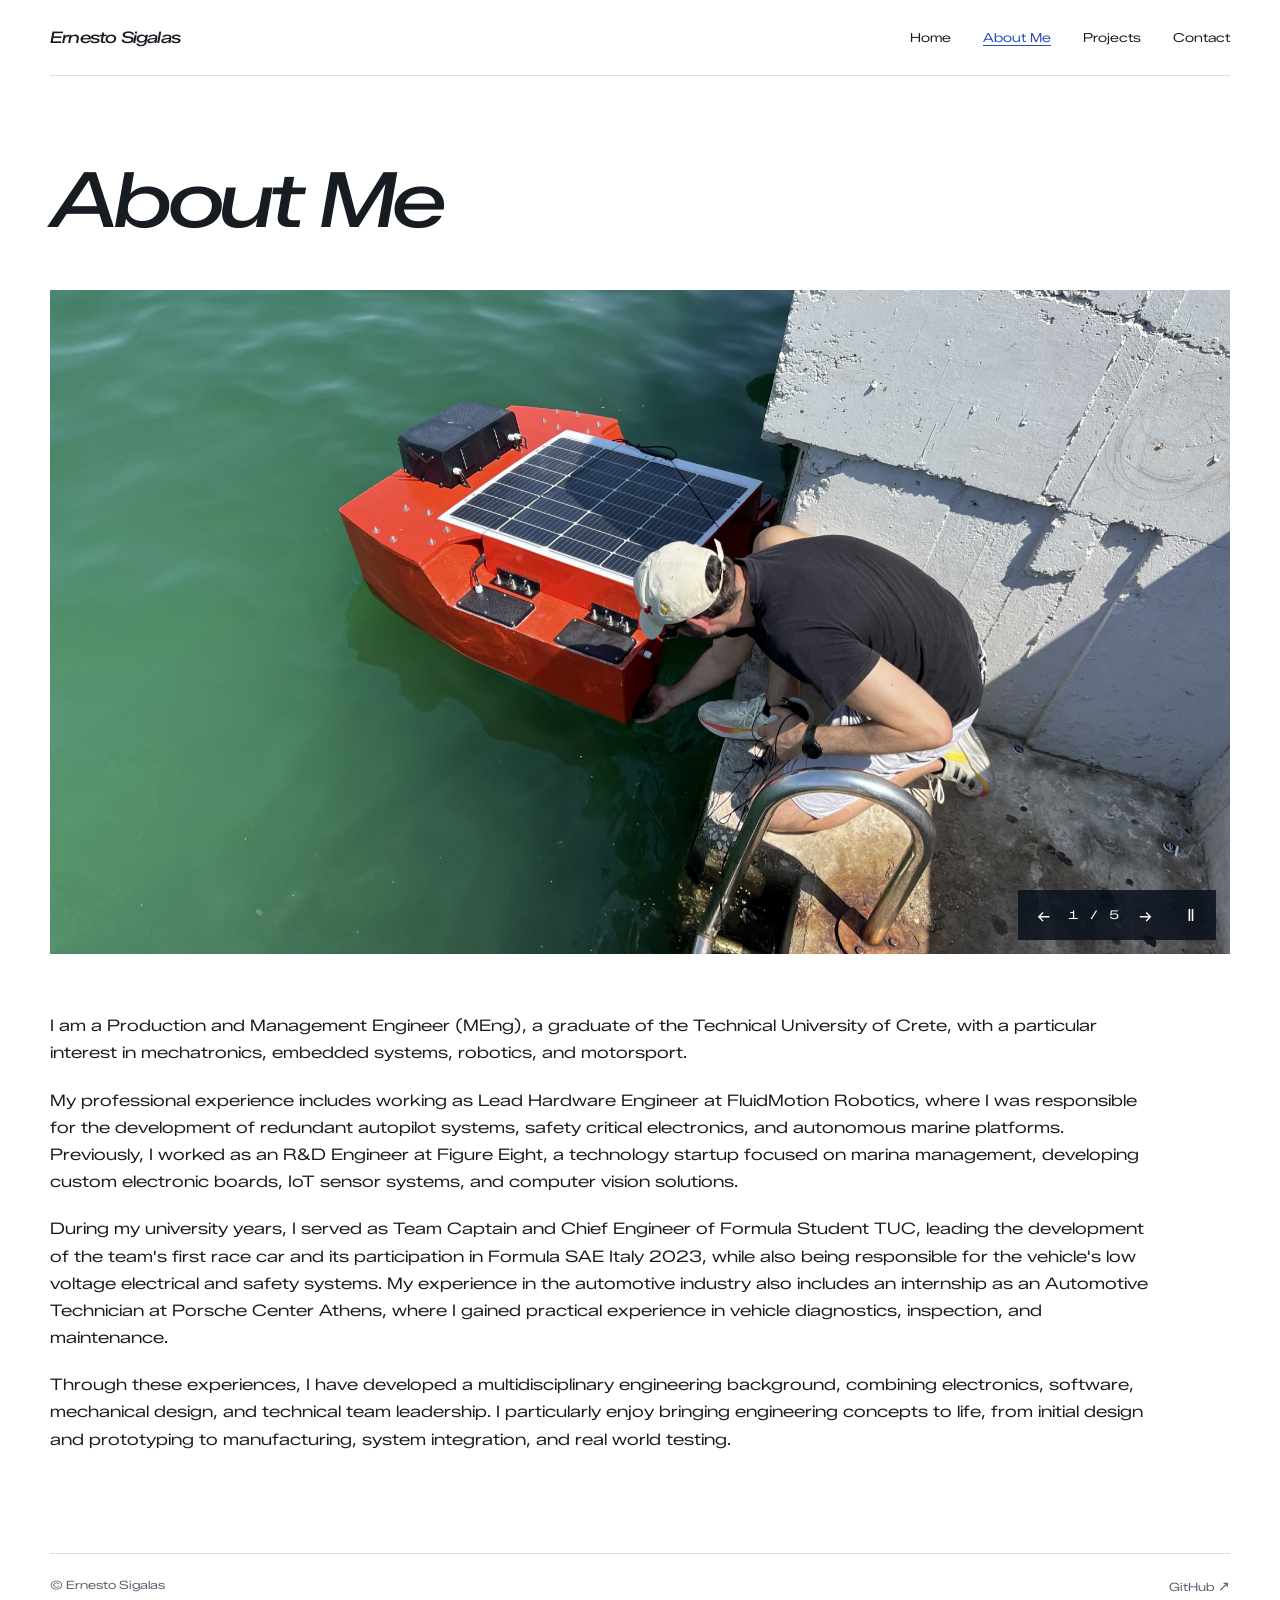
==== about.html @ 46e257d3 "Add files via upload" ====
<!doctype html>
<html lang="en">
<head>
  <meta charset="utf-8">
  <meta name="viewport" content="width=device-width, initial-scale=1">
  <meta name="description" content="Ernesto Sigalas’s engineering education and experience in robotics, embedded systems, and motorsport.">
  <title>About Me | Ernesto Sigalas</title>
  <link rel="preconnect" href="https://fonts.googleapis.com">
  <link rel="preconnect" href="https://fonts.gstatic.com" crossorigin>
  <link href="https://fonts.googleapis.com/css2?family=Zalando+Sans+Expanded:ital,wght@0,200..900;1,200..900&amp;display=swap" rel="stylesheet">
  <link rel="stylesheet" href="assets/site.css">
  <script src="assets/site.js" defer></script>
</head>
<body>
  <a class="skip-link" href="#main">Skip to content</a>
  <header class="site-header">
    <div class="shell">
      <a class="wordmark" href="index.html">Ernesto Sigalas</a>
      <nav class="site-nav" aria-label="Main navigation">
        <a href="index.html">Home</a>
        <a href="about.html" aria-current="page">About Me</a>
        <a href="projects.html">Projects</a>
        <a href="contact.html">Contact</a>
      </nav>
    </div>
  </header>

  <main class="shell page" id="main">
    <div class="page-head"><h1>About Me</h1></div>
    <div class="about-banner" role="region" aria-label="Photo slideshow" data-carousel>
      <div class="media" data-tone="" data-sources="media/AboutMe/aboutme_1.jpg|media/AboutMe/aboutme_1.JPG|media/AboutMe/aboutme_1.HEIC" data-slide>
  <img alt="Ernesto Sigalas, photo 1" decoding="async" hidden>
  <span class="media-status" hidden>Photo unavailable</span>
</div>
<div class="media" data-tone="" data-sources="media/AboutMe/aboutme_2.jpg|media/AboutMe/aboutme_2.JPG|media/AboutMe/aboutme_2.HEIC" data-slide hidden>
  <img alt="Ernesto Sigalas, photo 2" decoding="async" hidden>
  <span class="media-status" hidden>Photo unavailable</span>
</div>
<div class="media" data-tone="" data-sources="media/AboutMe/aboutme_3.JPG|media/AboutMe/aboutme_3.jpg" data-slide hidden>
  <img alt="Ernesto Sigalas, photo 3" decoding="async" hidden>
  <span class="media-status" hidden>Photo unavailable</span>
</div>
<div class="media" data-tone="" data-sources="media/AboutMe/aboutme_4.JPG|media/AboutMe/aboutme_4.jpg" data-slide hidden>
  <img alt="Ernesto Sigalas, photo 4" decoding="async" hidden>
  <span class="media-status" hidden>Photo unavailable</span>
</div>
<div class="media" data-tone="" data-sources="media/AboutMe/aboutme_5.JPG|media/AboutMe/aboutme_5.jpg" data-slide hidden>
  <img alt="Ernesto Sigalas, photo 5" decoding="async" hidden>
  <span class="media-status" hidden>Photo unavailable</span>
</div>
      <div class="carousel-controls">
        <button type="button" data-previous aria-label="Previous photo">←</button>
        <span class="slide-count">1 / 5</span>
        <button type="button" data-next aria-label="Next photo">→</button>
        <button type="button" data-play aria-label="Pause slideshow">Ⅱ</button>
      </div>
    </div>
    <div class="resume">
      <p>I am a Production and Management Engineer (MEng), a graduate of the Technical University of Crete, with a particular interest in mechatronics, embedded systems, robotics, and motorsport.</p>
      <p>My professional experience includes working as Lead Hardware Engineer at FluidMotion Robotics, where I was responsible for the development of redundant autopilot systems, safety critical electronics, and autonomous marine platforms. Previously, I worked as an R&amp;D Engineer at Figure Eight, a technology startup focused on marina management, developing custom electronic boards, IoT sensor systems, and computer vision solutions.</p>
      <p>During my university years, I served as Team Captain and Chief Engineer of Formula Student TUC, leading the development of the team&#x27;s first race car and its participation in Formula SAE Italy 2023, while also being responsible for the vehicle&#x27;s low voltage electrical and safety systems. My experience in the automotive industry also includes an internship as an Automotive Technician at Porsche Center Athens, where I gained practical experience in vehicle diagnostics, inspection, and maintenance.</p>
      <p>Through these experiences, I have developed a multidisciplinary engineering background, combining electronics, software, mechanical design, and technical team leadership. I particularly enjoy bringing engineering concepts to life, from initial design and prototyping to manufacturing, system integration, and real world testing.</p>
    </div>
  </main>
  <footer class="site-footer">
    <div class="shell">
      <span>© Ernesto Sigalas</span>
      <a href="https://github.com/ernthsig">GitHub <span class="arrow" aria-hidden="true">↗</span></a>
    </div>
  </footer>
</body>
</html>
---- assets/site.css ----
:root {
  color-scheme: light;
  --ink: #171b22;
  --muted: #535d6b;
  --line: #dde1e6;
  --paper: #fff;
  --accent: #254bbc;
  --font: "Zalando Sans Expanded", Arial, sans-serif;
}
* { box-sizing: border-box; }
body {
  margin: 0;
  min-height: 100vh;
  display: flex;
  flex-direction: column;
  background: var(--paper);
  color: var(--ink);
  font: 400 1rem/1.7 var(--font);
}
main { flex: 1; }
h1, h2, h3 {
  margin: 0;
  font-weight: 500;
  font-style: italic;
  letter-spacing: -.055em;
  line-height: 1.1;
}
h1 { font-size: clamp(2.4rem, 6vw, 5.2rem); }
h2 { font-size: clamp(1.7rem, 3vw, 2.65rem); }
h3 { font-size: 1.25rem; }
p { margin: 0 0 1.25rem; }
a { color: inherit; text-underline-offset: .22em; }
button { font: inherit; }
:focus-visible { outline: 3px solid #537bff; outline-offset: 4px; }
[hidden] { display: none !important; }
.shell { width: min(1180px, calc(100% - 80px)); margin-inline: auto; }
.skip-link { position: absolute; top: 8px; left: 12px; z-index: 10; padding: 8px 14px; background: white; transform: translateY(-160%); }
.skip-link:focus { transform: translateY(0); }
.site-header .shell, .site-footer .shell {
  display: flex;
  justify-content: space-between;
  align-items: center;
  gap: 16px 32px;
}
.site-header .shell { min-height: 76px; border-bottom: 1px solid var(--line); }
.wordmark { text-decoration: none; font-size: 1rem; font-weight: 500; font-style: italic; letter-spacing: -.05em; white-space: nowrap; }
.site-nav { display: flex; flex-wrap: wrap; column-gap: clamp(.8rem, 3vw, 2rem); }
.site-nav a { font-size: .78rem; text-decoration: none; }
.site-nav a:is(:hover, [aria-current]) { color: var(--accent); text-decoration: underline; }
.site-footer .shell { padding-block: 20px; border-top: 1px solid var(--line); color: var(--muted); font-size: .72rem; }
.site-footer a { text-decoration: none; }
.site-footer a:hover { text-decoration: underline; }
.page { padding-block: clamp(38px, 7vw, 82px) clamp(54px, 8vw, 100px); }
.page-head { margin-bottom: clamp(26px, 4vw, 48px); }
.home { padding-block: clamp(20px, 5vw, 65px) clamp(32px, 5vw, 60px); }
.hero {
  position: relative;
  display: grid;
  align-items: end;
  aspect-ratio: 16 / 9;
  isolation: isolate;
  color: white;
  background: #142238;
}
.hero .media { position: absolute; inset: 0; }
.hero .media::after {
  content: "";
  position: absolute;
  inset: 0;
  background: linear-gradient(90deg, rgb(7 14 27 / .65), rgb(7 14 27 / .10)), linear-gradient(0deg, rgb(7 14 27 / .66), transparent 65%);
}
.hero-title { z-index: 1; padding: clamp(24px, 6.5vw, 80px); padding-right: 16px; font-size: clamp(1.35rem, 5.15vw, 4.9rem); }
.hero-title span { display: block; }
.hero-title span:first-child { margin-bottom: .38em; color: #e2ebff; font-size: .53em; letter-spacing: -.025em; }
.home-nav { display: grid; grid-template-columns: repeat(3, 1fr); gap: 12px; margin-top: 15px; }
.button {
  min-height: 48px;
  padding: 12px 17px;
  display: inline-flex;
  align-items: center;
  justify-content: space-between;
  gap: .6rem;
  border: 1px solid var(--line);
  background: #fff;
  color: var(--ink);
  font-size: .83rem;
  text-decoration: none;
  transition: background-color .2s, color .2s, border-color .2s;
}
.button:hover { background: var(--accent); border-color: var(--accent); color: white; }
.arrow { font-family: Arial, sans-serif; font-size: 1.25em; }
.media {
  --media-start: #243c59;
  --media-end: #111c32;
  position: relative;
  display: block;
  overflow: hidden;
  margin: 0;
  background:
    linear-gradient(rgb(230 243 255 / .055) 1px, transparent 1px) 0 0 / 32px 32px,
    linear-gradient(90deg, rgb(230 243 255 / .055) 1px, transparent 1px) 0 0 / 32px 32px,
    radial-gradient(ellipse at 84% 16%, var(--media-start), var(--media-end) 82%);
}
.media::before {
  content: "";
  position: absolute;
  inset: -32% -10% -22% 22%;
  background: repeating-radial-gradient(ellipse at 68% 46%, transparent 0 16px, rgb(161 196 238 / .21) 17px 18px, transparent 19px 30px);
  transform: rotate(-22deg);
  mask-image: linear-gradient(90deg, transparent, #000 40%);
}
.hero .media { --media-start: #2c507e; --media-end: #111e33; }
.hero .media::before { background: repeating-radial-gradient(ellipse at 68% 46%, transparent 0 22px, rgb(161 196 238 / .23) 23px 24px, transparent 25px 39px); }
.media[data-tone="marine"] { --media-start: #2a6065; --media-end: #132830; }
.media[data-tone="marina"] { --media-start: #3b5878; --media-end: #192b40; }
.media[data-tone="thesis"] { --media-start: #3b6060; --media-end: #1d3136; }
.media[data-tone="formula"] { --media-start: #684856; --media-end: #2c202c; }
.media img { position: absolute; inset: 0; width: 100%; height: 100%; object-fit: cover; }
.media[data-loaded]::before { display: none; }
.media[data-unavailable]::before { opacity: .65; }
.media-status {
  position: absolute;
  z-index: 1;
  top: 12px;
  right: 12px;
  padding: 4px 8px;
  background: rgb(11 18 30 / .78);
  color: white;
  font-size: .64rem;
  line-height: 1.4;
}
.about-banner { position: relative; aspect-ratio: 16 / 9; color: white; background: #152339; }
.about-banner .media { position: absolute; inset: 0; }
.about-banner .media img { animation: fade-in .35s ease both; }
@keyframes fade-in { from { opacity: 0; } to { opacity: 1; } }
.carousel-controls { position: absolute; z-index: 1; right: 14px; bottom: 14px; display: flex; gap: 4px; align-items: center; background: rgb(11 18 30 / .85); padding: 4px; }
.carousel-controls button {
  display: grid;
  place-items: center;
  min-width: 42px;
  min-height: 42px;
  padding: 0 8px;
  border: 1px solid transparent;
  background: transparent;
  color: white;
  cursor: pointer;
}
.carousel-controls button:hover { border-color: #a8b8cf; }
.slide-count { min-width: 3.4em; text-align: center; font-size: .75rem; font-variant-numeric: tabular-nums; }
.resume { max-width: 79ch; margin-top: clamp(28px, 5vw, 58px); }
.resume p:last-child { margin-bottom: 0; }
.project-grid, .gallery { display: grid; grid-template-columns: repeat(2, minmax(0, 1fr)); gap: clamp(14px, 2.2vw, 26px); }
.project-card { position: relative; isolation: isolate; display: flex; align-items: end; aspect-ratio: 4 / 3; background: #161e2f; color: white; text-decoration: none; }
.project-card .media { position: absolute; inset: 0; transition: filter .22s; }
.project-card::after {
  content: "";
  position: absolute;
  z-index: 0;
  inset: 0;
  pointer-events: none;
  background: linear-gradient(0deg, rgb(8 13 24 / .9), transparent 72%);
}
.project-card:hover .media, .project-card:focus-visible .media { filter: brightness(1.28); }
.card-content {
  z-index: 1;
  width: 100%;
  display: flex;
  align-items: end;
  justify-content: space-between;
  gap: 12px;
  padding: clamp(17px, 3vw, 34px);
}
.card-content h2 { font-size: clamp(1.4rem, 3vw, 2.5rem); max-width: 19ch; }
.card-content .arrow { font-size: 1.5rem; }
.back-link { display: inline-block; margin-bottom: 18px; color: var(--accent); font-size: .82rem; text-decoration: none; }
.back-link:hover { text-decoration: underline; }
.project-copy { max-width: 82ch; }
.project-copy section + section { margin-top: 38px; }
.project-copy h2, .project-copy h3 { margin: 0 0 12px; }
.project-copy ul { margin: 0 0 22px; padding-left: 1.25em; }
.project-copy li { padding-left: .25em; margin-bottom: .2em; }
.project-section { margin-top: clamp(42px, 7vw, 82px); }
.project-section > h2 { margin-bottom: 20px; }
.gallery .media { aspect-ratio: 4 / 3; }
.gallery button.media { width: 100%; border: 0; padding: 0; cursor: zoom-in; }
.gallery button.media:hover img { filter: brightness(1.12); }
dialog { max-width: min(1000px, calc(100% - 24px)); max-height: calc(100% - 24px); padding: 0; border: 0; background: #121b2a; color: white; }
dialog::backdrop { background: rgb(11 15 24 / .84); }
dialog img { display: block; max-width: 100%; max-height: 80vh; object-fit: contain; }
.dialog-bar { display: flex; justify-content: end; padding: 6px; }
.dialog-bar button { padding: 4px 12px; border: 1px solid #8290a4; background: transparent; color: white; cursor: pointer; }
.contact { display: grid; grid-template-columns: minmax(0, 1.15fr) minmax(0, 1fr); column-gap: clamp(28px, 7vw, 92px); align-items: center; }
.contact .media { aspect-ratio: 4 / 3; }
.contact h1 { margin-bottom: 24px; }
.contact address { font-style: normal; overflow-wrap: anywhere; }
.contact address a { color: var(--accent); }
.contact-links { display: flex; flex-wrap: wrap; gap: 10px; }
.contact-links .button { min-width: 112px; }
@media (max-width: 740px) {
  .shell { width: calc(100% - 40px); }
  .contact { grid-template-columns: 1fr; gap: 28px; }
  .contact-copy { grid-row: 1; }
}
@media (max-width: 510px) {
  .shell { width: calc(100% - 32px); }
  .site-header .shell { align-items: flex-start; flex-direction: column; justify-content: center; gap: 6px; padding-block: 12px; }
  .site-nav { row-gap: 6px; }
  .hero-title { padding: 18px; font-size: clamp(1.45rem, 5.6vw, 2rem); }
  .home-nav { gap: 5px; margin-top: 8px; }
  .home-nav .button { padding-inline: 7px; font-size: .68rem; }
  .project-grid { grid-template-columns: 1fr; }
  .gallery { gap: 8px; }
  .gallery .media-status { top: 4px; right: 4px; padding: 3px 4px; font-size: .55rem; }
  .carousel-controls { right: 6px; bottom: 6px; }
}
@media (prefers-reduced-motion: reduce) {
  *, *::before, *::after { animation: none !important; transition: none !important; }
}
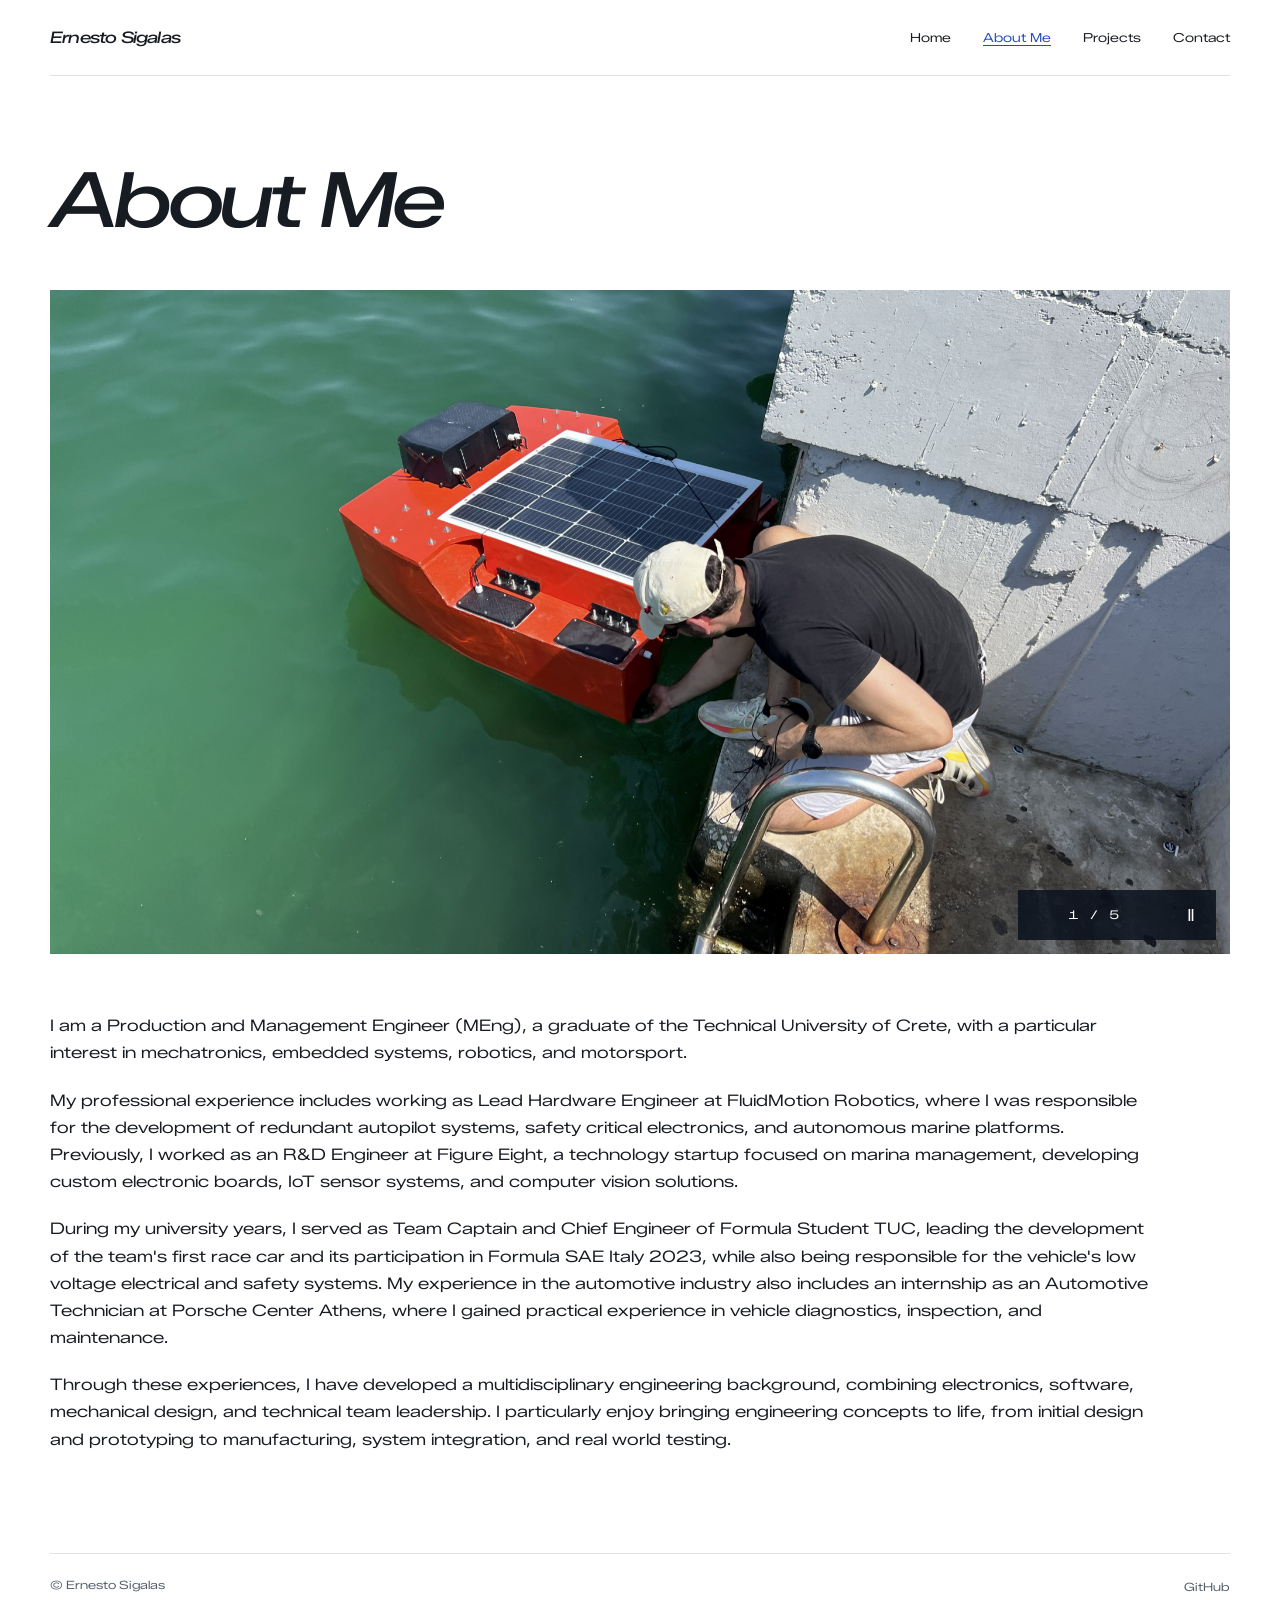
==== commit 9796d55b: "Add files via upload" ====
--- a/about.html
+++ b/about.html
@@ -49,10 +49,10 @@
   <span class="media-status" hidden>Photo unavailable</span>
 </div>
       <div class="carousel-controls">
-        <button type="button" data-previous aria-label="Previous photo">←</button>
+        <button type="button" data-previous aria-label="Previous photo"><span class="arrow arrow--left" aria-hidden="true"></span></button>
         <span class="slide-count">1 / 5</span>
-        <button type="button" data-next aria-label="Next photo">→</button>
-        <button type="button" data-play aria-label="Pause slideshow">Ⅱ</button>
+        <button type="button" data-next aria-label="Next photo"><span class="arrow" aria-hidden="true"></span></button>
+        <button type="button" data-play data-playing="true" aria-label="Pause slideshow"><span class="playback-icon" aria-hidden="true"></span></button>
       </div>
     </div>
     <div class="resume">
@@ -65,7 +65,7 @@
   <footer class="site-footer">
     <div class="shell">
       <span>© Ernesto Sigalas</span>
-      <a href="https://github.com/ernthsig">GitHub <span class="arrow" aria-hidden="true">↗</span></a>
+      <a href="https://github.com/ernthsig">GitHub <span class="arrow arrow--up-right" aria-hidden="true"></span></a>
     </div>
   </footer>
 </body>
